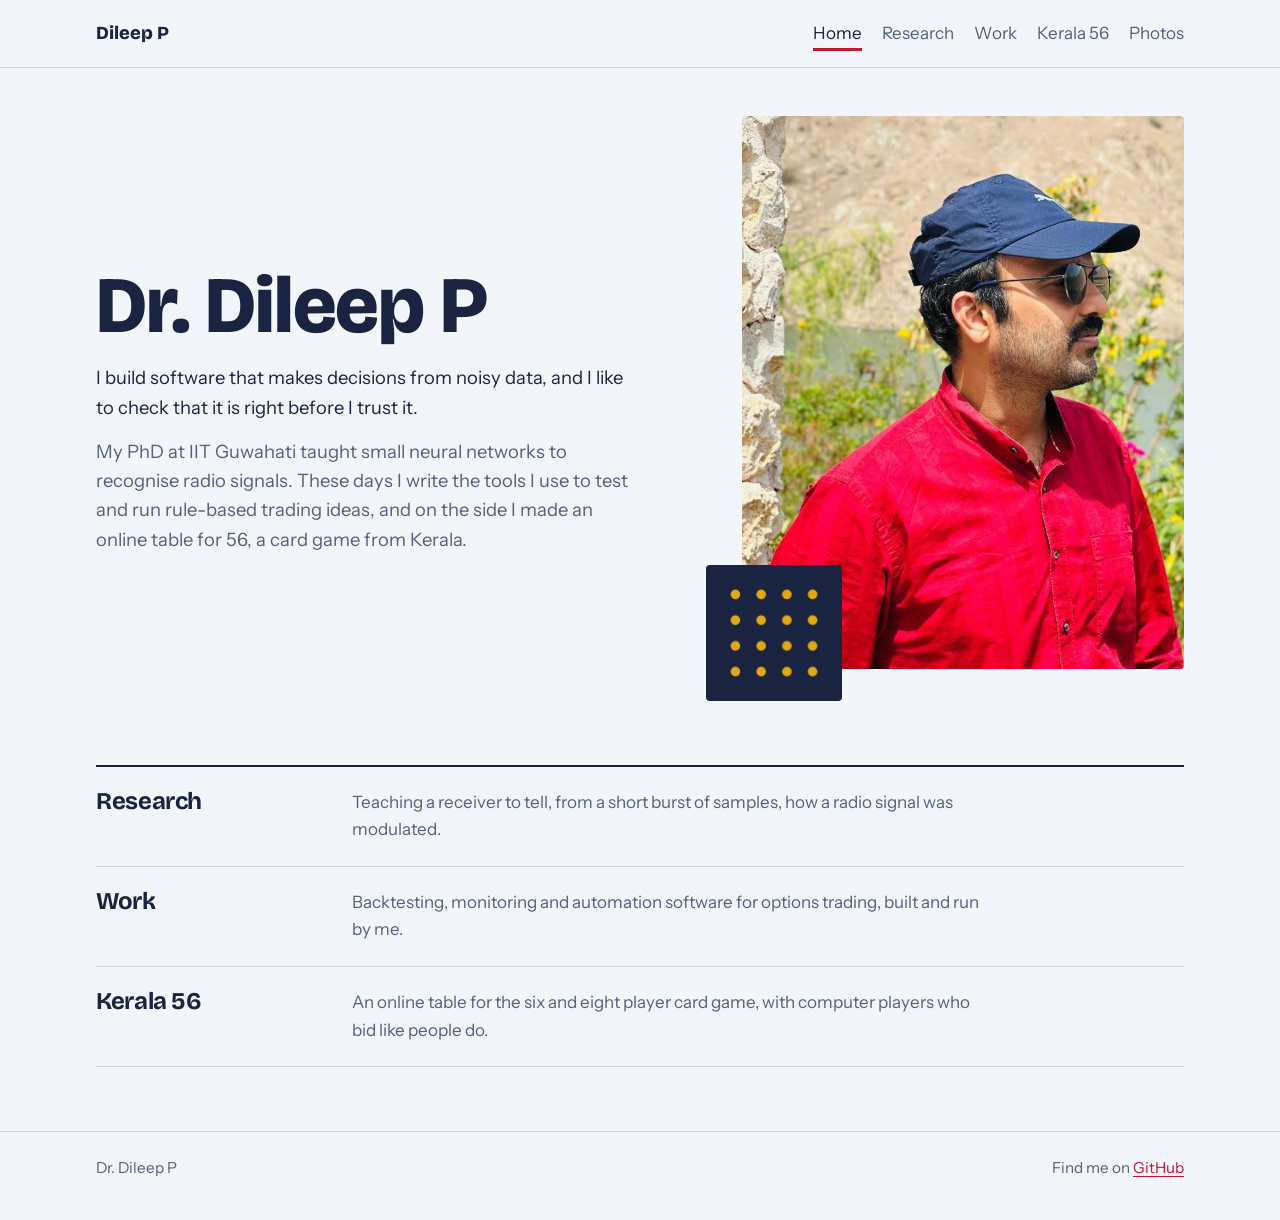
==== index.html @ 721c2a9f "Personal website: home, research, work, Kerala 56, photos Co-Authored-By: Claude Fable 5.2 <noreply@" ====
<!DOCTYPE html>
<html lang="en">
<head>
<meta charset="utf-8">
<meta name="viewport" content="width=device-width, initial-scale=1">
<title>Dileep P</title>
<meta name="description" content="Dileep P: signal-processing researcher, builder of trading software, and maker of an online Kerala 56 card game.">
<link rel="preconnect" href="https://fonts.googleapis.com">
<link rel="preconnect" href="https://fonts.gstatic.com" crossorigin>
<link href="https://fonts.googleapis.com/css2?family=Bricolage+Grotesque:opsz,wght@12..96,700;12..96,800&amp;family=Instrument+Sans:wght@400;600&amp;display=swap" rel="stylesheet">
<link rel="stylesheet" href="css/site.css">
</head>
<body>
  <header class="site-header">
    <div class="wrap">
      <a class="site-name" href="index.html">Dileep P</a>
      <nav aria-label="Main">
        <a href="index.html" aria-current="page">Home</a>
        <a href="research.html">Research</a>
        <a href="work.html">Work</a>
        <a href="kerala56.html">Kerala 56</a>
        <a href="photos.html">Photos</a>
      </nav>
    </div>
  </header>
  <main>
    <div class="wrap">
      <section class="hero">
        <div class="hero-text">
          <h1>Dr. Dileep P</h1>
          <p>I build software that makes decisions from noisy data, and I like to check that it is right before I trust it.</p>
          <p class="lede">My PhD at IIT Guwahati taught small neural networks to recognise radio signals. These days I write the tools I use to test and run rule-based trading ideas, and on the side I made an online table for 56, a card game from Kerala.</p>
        </div>
        <figure class="portrait">
          <img src="photos/portrait.jpg" alt="Dileep in a red shirt and navy cap, looking out over a river" width="768" height="960">
          <svg class="constellation" viewBox="0 0 100 100" role="img" aria-label="A 16-point signal constellation settling out of noise"><circle cx="14" cy="14" r="4.5" style="--dx:13px;--dy:3px"/><circle cx="38" cy="14" r="4.5" style="--dx:-14px;--dy:1px"/><circle cx="62" cy="14" r="4.5" style="--dx:6px;--dy:2px"/><circle cx="86" cy="14" r="4.5" style="--dx:-5px;--dy:10px"/><circle cx="14" cy="38" r="4.5" style="--dx:3px;--dy:-1px"/><circle cx="38" cy="38" r="4.5" style="--dx:8px;--dy:-7px"/><circle cx="62" cy="38" r="4.5" style="--dx:-11px;--dy:-3px"/><circle cx="86" cy="38" r="4.5" style="--dx:5px;--dy:-12px"/><circle cx="14" cy="62" r="4.5" style="--dx:-4px;--dy:6px"/><circle cx="38" cy="62" r="4.5" style="--dx:-6px;--dy:4px"/><circle cx="62" cy="62" r="4.5" style="--dx:-8px;--dy:-14px"/><circle cx="86" cy="62" r="4.5" style="--dx:10px;--dy:4px"/><circle cx="14" cy="86" r="4.5" style="--dx:-8px;--dy:-13px"/><circle cx="38" cy="86" r="4.5" style="--dx:4px;--dy:3px"/><circle cx="62" cy="86" r="4.5" style="--dx:-10px;--dy:-2px"/><circle cx="86" cy="86" r="4.5" style="--dx:7px;--dy:-14px"/></svg>
        </figure>
      </section>

      <div class="card-grid">
        <a class="card" href="research.html">
          <h2>Research</h2>
          <p>Teaching a receiver to tell, from a short burst of samples, how a radio signal was modulated.</p>
        </a>
        <a class="card" href="work.html">
          <h2>Work</h2>
          <p>Backtesting, monitoring and automation software for options trading, built and run by me.</p>
        </a>
        <a class="card" href="kerala56.html">
          <h2>Kerala 56</h2>
          <p>An online table for the six and eight player card game, with computer players who bid like people do.</p>
        </a>
      </div>
    </div>
  </main>
  <footer class="site-footer">
    <div class="wrap">
      <p>Dr. Dileep P</p>
      <p>Find me on <a href="https://github.com/p-dileep">GitHub</a></p>
    </div>
  </footer>
</body>
</html>
---- css/site.css ----
/* Palette drawn from the portrait: navy cap, red shirt, leaf and marigold behind. */
:root {
  --paper: #f2f5f9;
  --panel: #ffffff;
  --ink: #1a2340;
  --ink-soft: #55607c;
  --rule: #cfd6e3;
  --red: #c2162f;
  --leaf: #3f7242;
  --marigold: #e0a912;
  --display: "Bricolage Grotesque", "Trebuchet MS", "Segoe UI", sans-serif;
  --body: "Instrument Sans", "Segoe UI", system-ui, sans-serif;
  --measure: 66ch;
}

@media (prefers-color-scheme: dark) {
  :root {
    --paper: #121829;
    --panel: #1a2238;
    --ink: #e8ecf5;
    --ink-soft: #a3adc6;
    --rule: #2f3a58;
    --red: #ff6b7d;
    --leaf: #8fc98f;
    --marigold: #f2c230;
  }
}

*, *::before, *::after { box-sizing: border-box; }

html { -webkit-text-size-adjust: 100%; }

body {
  margin: 0;
  background: var(--paper);
  color: var(--ink);
  font-family: var(--body);
  font-size: 1.0625rem;
  line-height: 1.6;
}

img, svg { max-width: 100%; height: auto; display: block; }

a { color: var(--red); text-underline-offset: 0.18em; }
a:hover { text-decoration-thickness: 2px; }
:focus-visible { outline: 3px solid var(--marigold); outline-offset: 3px; }

h1, h2, h3 {
  font-family: var(--display);
  line-height: 1.08;
  letter-spacing: -0.015em;
  margin: 0;
}
h1 { font-size: clamp(2.6rem, 8vw, 5rem); font-weight: 800; }
h2 { font-size: clamp(1.5rem, 3.5vw, 2rem); font-weight: 700; margin-top: 2.75rem; }
h3 { font-size: 1.2rem; font-weight: 700; margin-top: 1.75rem; }
p { margin: 0.9rem 0 0; }

.wrap { width: min(100% - 2.5rem, 68rem); margin-inline: auto; }

/* Header */
.site-header { border-bottom: 1px solid var(--rule); }
.site-header .wrap {
  display: flex;
  flex-wrap: wrap;
  align-items: baseline;
  justify-content: space-between;
  gap: 0.25rem 1.5rem;
  padding-block: 1rem;
}
.site-name {
  font-family: var(--display);
  font-weight: 800;
  font-size: 1.15rem;
  color: var(--ink);
  text-decoration: none;
}
.site-header nav { display: flex; flex-wrap: wrap; gap: 0.25rem 1.25rem; }
.site-header nav a { color: var(--ink-soft); text-decoration: none; padding-block: 0.25rem; }
.site-header nav a:hover { color: var(--ink); }
.site-header nav a[aria-current="page"] {
  color: var(--ink);
  box-shadow: inset 0 -3px 0 var(--red);
}

main { padding-block: 3rem 4rem; }

/* Home hero */
.hero {
  display: grid;
  grid-template-columns: minmax(0, 1.15fr) minmax(0, 0.85fr);
  gap: 3rem;
  align-items: center;
}
.hero-text p { max-width: 34rem; font-size: 1.15rem; }
.hero-text .lede { color: var(--ink-soft); }
.portrait { position: relative; margin: 0 0 2rem; }
.portrait img {
  width: 100%;
  aspect-ratio: 4 / 5;
  object-fit: cover;
  border-radius: 4px;
}
/* The one flourish: a 16-point constellation that settles out of noise. */
.constellation {
  position: absolute;
  left: -2.25rem;
  bottom: -2rem;
  width: 8.5rem;
  padding: 0.9rem;
  background: var(--ink);
  border-radius: 4px;
}
.constellation circle {
  fill: var(--marigold);
  animation: settle 1.6s cubic-bezier(0.2, 0.9, 0.25, 1) both;
}
@media (prefers-color-scheme: dark) {
  .constellation { background: var(--panel); border: 1px solid var(--rule); }
}
@keyframes settle {
  from { transform: translate(var(--dx), var(--dy)); opacity: 0.35; }
  to { transform: translate(0, 0); opacity: 1; }
}
@media (prefers-reduced-motion: reduce) {
  .constellation circle { animation: none; }
}

/* Home: the three things */
.card-grid { margin-top: 4rem; border-top: 2px solid var(--ink); }
.card {
  display: grid;
  grid-template-columns: minmax(0, 14rem) minmax(0, 1fr);
  gap: 0.25rem 2rem;
  padding-block: 1.4rem;
  border-bottom: 1px solid var(--rule);
  color: inherit;
  text-decoration: none;
}
.card h2 { margin: 0; font-size: 1.5rem; }
.card p { margin: 0; color: var(--ink-soft); max-width: 40rem; }
.card:hover h2 { color: var(--red); }

/* Reading pages */
.page-title { max-width: 18ch; font-size: clamp(2.2rem, 6vw, 3.6rem); }
.standfirst { max-width: 40rem; font-size: 1.2rem; color: var(--ink-soft); margin-top: 1.25rem; }
.prose { max-width: var(--measure); }
.prose ul { padding-left: 1.2rem; margin: 0.9rem 0 0; }
.prose li { margin-top: 0.4rem; }
.prose cite { font-style: italic; }

.figure { margin: 2.25rem 0 0; }
.figure figcaption { color: var(--ink-soft); font-size: 0.95rem; margin-top: 0.6rem; max-width: var(--measure); }

.signals {
  display: grid;
  grid-template-columns: repeat(auto-fill, minmax(9rem, 1fr));
  gap: 1rem;
  max-width: 44rem;
}
.signals div {
  background: var(--panel);
  border: 1px solid var(--rule);
  border-radius: 4px;
  padding: 0.75rem 0.75rem 0.6rem;
  text-align: center;
  font-family: var(--display);
  font-weight: 700;
}
.signals svg { margin-bottom: 0.4rem; }
.signals line { stroke: var(--rule); stroke-width: 1; }
.signals circle { fill: var(--red); }

.suits {
  font-size: 2.2rem;
  letter-spacing: 0.35em;
  margin-top: 1.5rem;
  color: var(--ink);
}
.suits .warm { color: var(--red); }

.button {
  display: inline-block;
  margin: 1.5rem 0.75rem 0 0;
  padding: 0.7rem 1.3rem;
  border-radius: 4px;
  background: var(--red);
  color: #fff;
  font-weight: 600;
  text-decoration: none;
}
.button.quiet { background: transparent; color: var(--ink); border: 1.5px solid var(--ink); }
@media (prefers-color-scheme: dark) {
  .button { color: #121829; }
  .button.quiet { color: var(--ink); }
}
.note { color: var(--ink-soft); font-size: 0.95rem; }

/* Photos */
.gallery {
  display: grid;
  grid-template-columns: repeat(auto-fill, minmax(16rem, 1fr));
  gap: 1rem;
  margin-top: 2rem;
}
.gallery img { width: 100%; aspect-ratio: 4 / 3; object-fit: cover; border-radius: 4px; }

/* Footer */
.site-footer { border-top: 1px solid var(--rule); color: var(--ink-soft); font-size: 0.95rem; }
.site-footer .wrap {
  display: flex;
  flex-wrap: wrap;
  justify-content: space-between;
  gap: 0.5rem 2rem;
  padding-block: 1.5rem 2.5rem;
}
.site-footer p { margin: 0; }

@media (max-width: 700px) {
  main { padding-block: 2rem 3rem; }
  .hero { grid-template-columns: 1fr; gap: 2rem; }
  .portrait { order: -1; max-width: 20rem; margin-left: 1.25rem; }
  .constellation { left: -1.25rem; bottom: -1.5rem; width: 6.5rem; padding: 0.7rem; }
  .card { grid-template-columns: 1fr; }
}
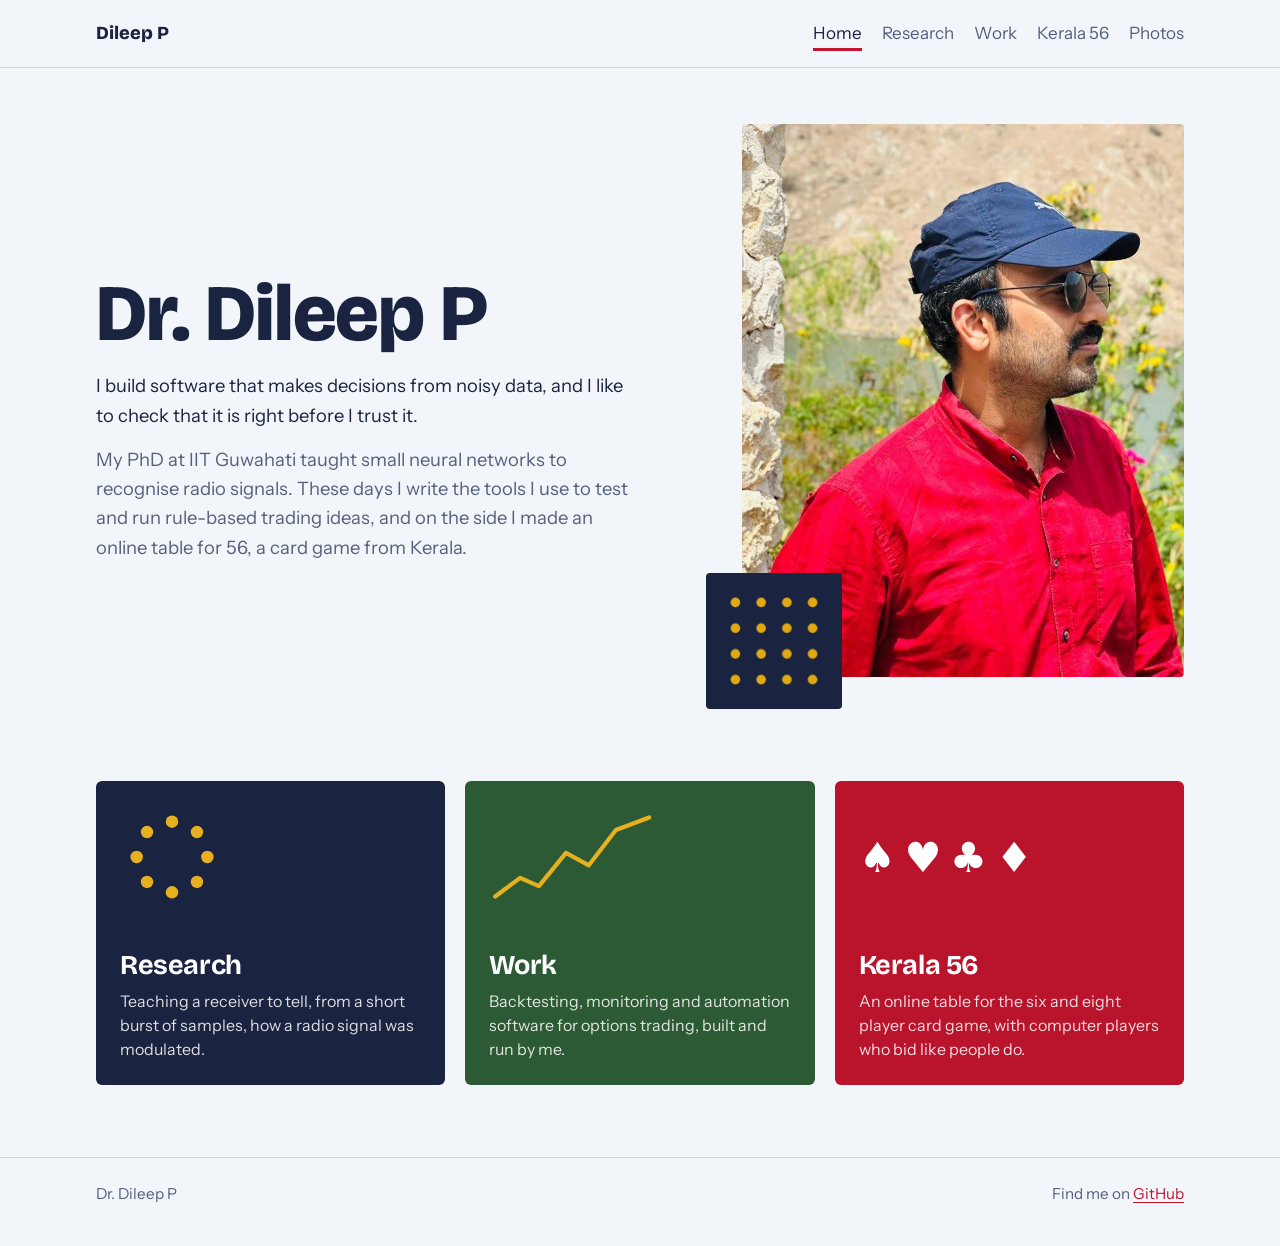
==== commit b98485b3: "Redesign: section bands, home panels, signal noise demo, card fan Co-Authored-By: Claude Fable 5.2 <" ====
--- a/index.html
+++ b/index.html
@@ -37,16 +37,19 @@
         </figure>
       </section>
 
-      <div class="card-grid">
-        <a class="card" href="research.html">
+      <div class="panels">
+        <a class="panel panel-research" href="research.html">
+          <div class="motif" aria-hidden="true"><svg viewBox="0 0 100 100"><circle cx="84.0" cy="50.0" r="6"/><circle cx="74.0" cy="26.0" r="6"/><circle cx="50.0" cy="16.0" r="6"/><circle cx="26.0" cy="26.0" r="6"/><circle cx="16.0" cy="50.0" r="6"/><circle cx="26.0" cy="74.0" r="6"/><circle cx="50.0" cy="84.0" r="6"/><circle cx="74.0" cy="74.0" r="6"/></svg></div>
           <h2>Research</h2>
           <p>Teaching a receiver to tell, from a short burst of samples, how a radio signal was modulated.</p>
         </a>
-        <a class="card" href="work.html">
+        <a class="panel panel-work" href="work.html">
+          <div class="motif" aria-hidden="true"><svg viewBox="0 0 160 100"><polyline points="6,88 30,70 48,78 74,46 96,58 122,24 154,12"/></svg></div>
           <h2>Work</h2>
           <p>Backtesting, monitoring and automation software for options trading, built and run by me.</p>
         </a>
-        <a class="card" href="kerala56.html">
+        <a class="panel panel-kerala" href="kerala56.html">
+          <div class="motif glyphs" aria-hidden="true">&spades;&hearts;&clubs;&diams;</div>
           <h2>Kerala 56</h2>
           <p>An online table for the six and eight player card game, with computer players who bid like people do.</p>
         </a>
--- a/css/site.css
+++ b/css/site.css
@@ -223,3 +223,187 @@
   .constellation { left: -1.25rem; bottom: -1.5rem; width: 6.5rem; padding: 0.7rem; }
   .card { grid-template-columns: 1fr; }
 }
+
+/* ---- Section colours: fixed, so the bands read the same in light and dark ---- */
+:root {
+  --navy-fixed: #1a2340;
+  --green-fixed: #2c5a35;
+  --red-fixed: #b9142c;
+  --gold-fixed: #e6b01e;
+  --on-band: #ffffff;
+}
+
+body { overflow-x: clip; }
+main { padding-block: 0 4.5rem; }
+.hero { padding-top: 3.5rem; }
+
+/* Full-width coloured band that opens each section page */
+.band {
+  margin-inline: calc(50% - 50vw);
+  padding: 4rem calc(50vw - 50%) 4.25rem;
+  display: grid;
+  grid-template-columns: minmax(0, 1.2fr) minmax(0, 0.8fr);
+  gap: 3rem;
+  align-items: center;
+  color: var(--on-band);
+  margin-bottom: 1rem;
+}
+.band .standfirst { color: rgb(255 255 255 / 0.82); }
+.band .note { color: rgb(255 255 255 / 0.75); margin-top: 1rem; }
+.band-research { background: var(--navy-fixed); }
+.band-work { background: var(--green-fixed); }
+.band-kerala { background: var(--red-fixed); }
+.band-photos { background: var(--gold-fixed); color: var(--navy-fixed); display: block; }
+.band-art { justify-self: center; width: min(100%, 20rem); }
+.band :focus-visible { outline-color: #fff; }
+
+.band-art .qam circle {
+  fill: var(--gold-fixed);
+  animation: settle 1.8s cubic-bezier(0.2, 0.9, 0.25, 1) both;
+}
+.band-art .qam line { stroke: rgb(255 255 255 / 0.25); stroke-width: 0.6; }
+@media (prefers-reduced-motion: reduce) {
+  .band-art .qam circle { animation: none; }
+}
+
+.band-art .curve .grid { stroke: rgb(255 255 255 / 0.18); stroke-width: 1; }
+.band-art .curve .tested { fill: none; stroke: var(--gold-fixed); stroke-width: 3; stroke-linejoin: round; stroke-linecap: round; }
+.band-art .curve .paper { fill: none; stroke: #fff; stroke-width: 3; stroke-dasharray: 2 7; stroke-linecap: round; }
+.band-art .curve text { fill: rgb(255 255 255 / 0.85); font: 600 11px var(--body); }
+
+.band .button { background: #fff; color: var(--red-fixed); }
+.band .button.quiet { background: transparent; color: #fff; border-color: #fff; }
+
+/* A hand of 56, highest card first */
+.fan { position: relative; height: 11rem; margin: 0.5rem 0 4rem; }
+.fan span {
+  position: absolute;
+  left: 50%;
+  bottom: 0;
+  width: 5rem;
+  height: 7.2rem;
+  margin-left: -2.5rem;
+  padding: 0.4rem 0.5rem;
+  background: #fff;
+  color: var(--red-fixed);
+  border-radius: 8px;
+  box-shadow: 0 3px 10px rgb(40 0 8 / 0.4);
+  font: 800 1.45rem/1 var(--display);
+  transform-origin: 50% 170%;
+  transform: rotate(calc((var(--i) - 2.5) * 12deg));
+}
+.fan small { display: block; font-size: 1.1rem; margin-top: 0.15rem; }
+.fan-caption { text-align: center; font-size: 0.9rem; color: rgb(255 255 255 / 0.8); margin-top: 0.9rem; }
+
+/* Home: three doors, one colour each */
+.panels {
+  display: grid;
+  grid-template-columns: repeat(3, minmax(0, 1fr));
+  gap: 1.25rem;
+  margin-top: 4.5rem;
+}
+.panel {
+  display: flex;
+  flex-direction: column;
+  min-height: 19rem;
+  padding: 1.5rem;
+  border-radius: 6px;
+  color: #fff;
+  text-decoration: none;
+  transition: transform 0.18s ease;
+}
+.panel:hover { transform: translateY(-4px); }
+.panel-research { background: var(--navy-fixed); }
+.panel-work { background: var(--green-fixed); }
+.panel-kerala { background: var(--red-fixed); }
+.panel .motif { height: 6.5rem; margin-bottom: auto; }
+.panel .motif svg { height: 100%; width: auto; }
+.panel .motif circle { fill: var(--gold-fixed); }
+.panel .motif polyline { fill: none; stroke: var(--gold-fixed); stroke-width: 4; stroke-linejoin: round; stroke-linecap: round; }
+.panel .motif.glyphs { font-size: 2.6rem; letter-spacing: 0.2em; line-height: 6.5rem; }
+.panel h2 { margin: 1.5rem 0 0; font-size: 1.7rem; }
+.panel p { margin: 0.5rem 0 0; color: rgb(255 255 255 / 0.85); font-size: 1rem; line-height: 1.5; }
+@media (prefers-reduced-motion: reduce) {
+  .panel { transition: none; }
+  .panel:hover { transform: none; }
+}
+
+/* Research: the noise demo */
+.demo {
+  display: grid;
+  grid-template-columns: minmax(0, 18rem) minmax(0, 1fr);
+  gap: 1.75rem;
+  align-items: center;
+  margin-top: 1.25rem;
+  padding: 1.25rem;
+  background: var(--panel);
+  border: 1px solid var(--rule);
+  border-radius: 6px;
+  max-width: 44rem;
+}
+.demo canvas { width: 100%; aspect-ratio: 1; border-radius: 4px; background: var(--paper); }
+.demo fieldset { border: 0; padding: 0; margin: 0; display: flex; flex-wrap: wrap; gap: 0.5rem; }
+.demo legend, .demo label.range { font-weight: 600; padding: 0; margin-bottom: 0.5rem; display: block; }
+.demo .chip { position: relative; }
+.demo .chip input { position: absolute; opacity: 0; inset: 0; }
+.demo .chip span {
+  display: block;
+  padding: 0.35rem 0.8rem;
+  border: 1.5px solid var(--rule);
+  border-radius: 999px;
+  font-family: var(--display);
+  font-weight: 700;
+  cursor: pointer;
+}
+.demo .chip input:checked + span { background: var(--ink); border-color: var(--ink); color: var(--paper); }
+.demo .chip input:focus-visible + span { outline: 3px solid var(--marigold); outline-offset: 3px; }
+.demo label.range { margin-top: 1.25rem; }
+.demo output { color: var(--red); font-variant-numeric: tabular-nums; }
+.demo input[type="range"] { width: 100%; accent-color: var(--red); }
+.demo .note { margin-top: 0.75rem; }
+
+/* Work: how an idea earns its way to live */
+.steps {
+  list-style: none;
+  counter-reset: step;
+  display: grid;
+  grid-template-columns: repeat(4, minmax(0, 1fr));
+  gap: 1rem;
+  padding: 0;
+  margin: 2.5rem 0 0;
+}
+.steps li {
+  counter-increment: step;
+  padding: 1rem 1rem 1.1rem;
+  background: var(--panel);
+  border: 1px solid var(--rule);
+  border-top: 4px solid var(--leaf);
+  border-radius: 4px;
+  font-size: 0.98rem;
+  line-height: 1.45;
+  color: var(--ink-soft);
+}
+.steps li::before {
+  content: counter(step);
+  display: block;
+  font: 800 1.6rem/1 var(--display);
+  color: var(--leaf);
+  margin-bottom: 0.5rem;
+}
+.steps strong { display: block; color: var(--ink); font-family: var(--display); font-size: 1.1rem; margin-bottom: 0.2rem; }
+
+.gallery img { transition: transform 0.18s ease; }
+.gallery a:hover img { transform: scale(1.015); }
+
+@media (max-width: 800px) {
+  .band { grid-template-columns: 1fr; gap: 2rem; padding-block: 2.5rem 2.75rem; }
+  .band-art { width: min(100%, 16rem); }
+  .panels { grid-template-columns: 1fr; margin-top: 3.5rem; }
+  .panel { min-height: 0; }
+  .panel .motif { height: 4.5rem; margin-bottom: 0; }
+  .panel .motif.glyphs { line-height: 4.5rem; font-size: 2rem; }
+  .demo { grid-template-columns: 1fr; }
+  .demo canvas { max-width: 18rem; }
+  .steps { grid-template-columns: 1fr 1fr; }
+  .hero { padding-top: 2rem; }
+}
